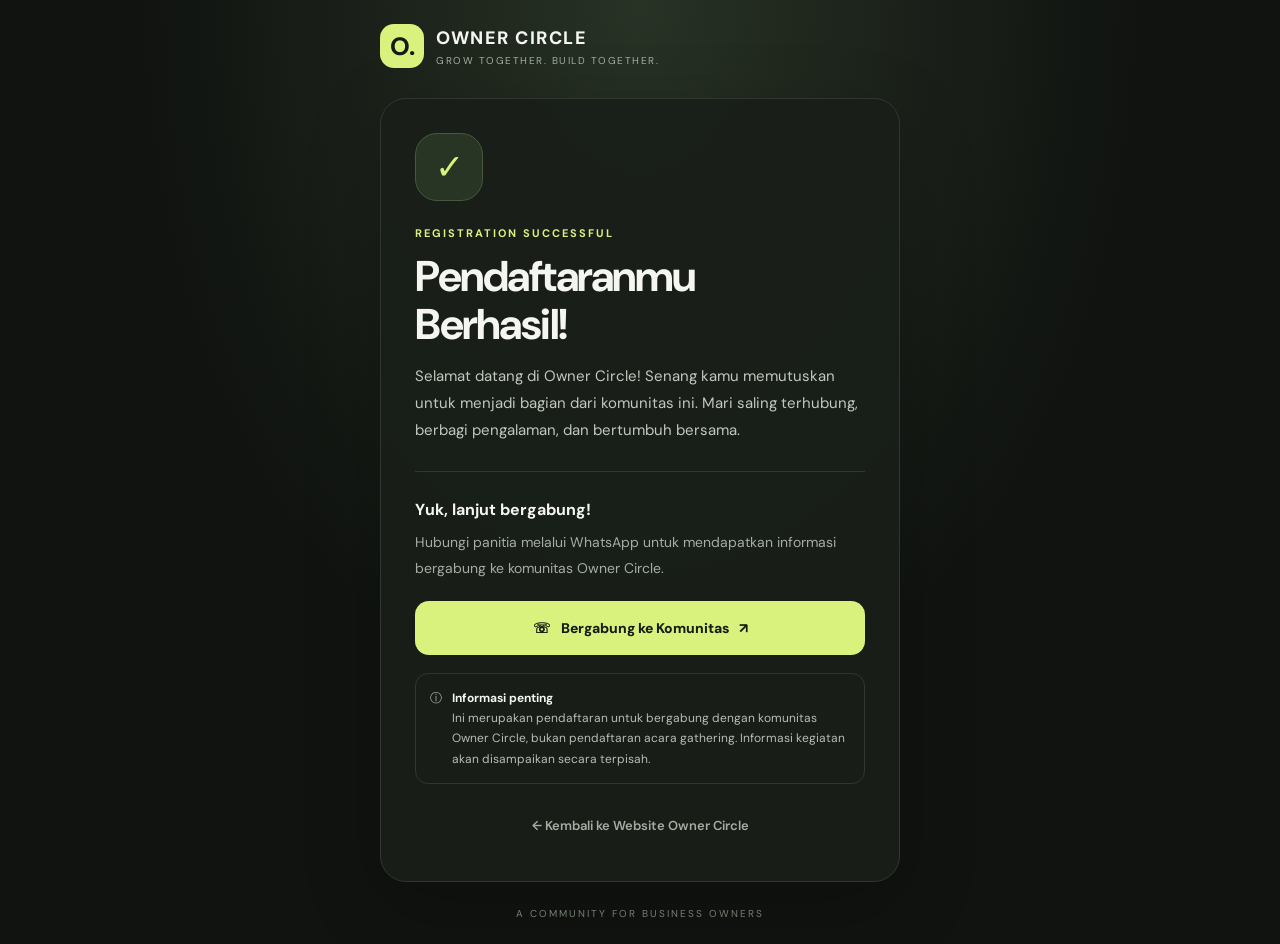
==== berhasil.html @ 0ec6218a "Add files via upload" ====
<!DOCTYPE html>
<html lang="id">
<head>
  <meta charset="UTF-8">
  <meta name="viewport" content="width=device-width, initial-scale=1.0">
  <meta name="theme-color" content="#101310">

  <title>Pendaftaran Berhasil — Owner Circle</title>

  <link rel="preconnect" href="https://fonts.googleapis.com">
  <link rel="preconnect" href="https://fonts.gstatic.com" crossorigin>
  <link href="https://fonts.googleapis.com/css2?family=DM+Sans:wght@400;500;600;700;800&display=swap" rel="stylesheet">

  <style>
    :root {
      --bg: #101310;
      --panel: #191e19;
      --lime: #d9f27e;
      --white: #f5f6f1;
      --muted: #a5ada1;
      --line: #30372e;
    }

    * {
      box-sizing: border-box;
    }

    body {
      margin: 0;
      min-height: 100vh;
      padding: 24px;
      display: flex;
      align-items: center;
      justify-content: center;
      background:
        radial-gradient(ellipse at 50% 0%, #283225 0%, transparent 55%),
        var(--bg);
      color: var(--white);
      font-family: "DM Sans", sans-serif;
    }

    .page {
      width: 100%;
      max-width: 520px;
      margin: auto;
    }

    .brand {
      display: flex;
      align-items: center;
      gap: 12px;
      margin-bottom: 30px;
    }

    .brand-mark {
      width: 44px;
      height: 44px;
      display: grid;
      place-items: center;
      border-radius: 14px;
      background: var(--lime);
      color: #151a12;
      font-size: 25px;
      font-weight: 800;
    }

    .brand-name {
      font-size: 18px;
      font-weight: 800;
      letter-spacing: 1.5px;
    }

    .brand-subtitle {
      margin-top: 4px;
      color: var(--muted);
      font-size: 10px;
      letter-spacing: 1.5px;
    }

    .card {
      padding: 34px;
      border: 1px solid var(--line);
      border-radius: 26px;
      background: rgba(25, 30, 25, 0.94);
      box-shadow: 0 24px 80px rgba(0, 0, 0, 0.2);
    }

    .success-icon {
      width: 68px;
      height: 68px;
      display: grid;
      place-items: center;
      margin-bottom: 25px;
      border: 1px solid #49583b;
      border-radius: 22px;
      background: #293524;
      color: var(--lime);
      font-size: 35px;
    }

    .eyebrow {
      margin-bottom: 12px;
      color: var(--lime);
      font-size: 11px;
      font-weight: 700;
      letter-spacing: 2px;
      text-transform: uppercase;
    }

    h1 {
      margin: 0 0 15px;
      font-size: clamp(30px, 7vw, 43px);
      line-height: 1.12;
      letter-spacing: -1.5px;
    }

    .intro {
      margin: 0;
      color: #c1c8bd;
      font-size: 15px;
      line-height: 1.8;
    }

    .divider {
      height: 1px;
      margin: 27px 0;
      background: var(--line);
    }

    .next-title {
      margin: 0 0 10px;
      font-size: 16px;
      font-weight: 700;
    }

    .next-desc {
      margin: 0 0 20px;
      color: var(--muted);
      font-size: 14px;
      line-height: 1.8;
    }

    .whatsapp-button {
      display: flex;
      align-items: center;
      justify-content: center;
      gap: 10px;
      width: 100%;
      min-height: 54px;
      padding: 15px 18px;
      border-radius: 14px;
      background: var(--lime);
      color: #171c12;
      font-size: 14px;
      font-weight: 800;
      text-align: center;
      text-decoration: none;
      transition: transform 0.2s, background 0.2s;
    }

    .whatsapp-button:hover {
      transform: translateY(-2px);
      background: #e5f9a6;
    }

    .notice {
      display: flex;
      align-items: flex-start;
      gap: 10px;
      margin-top: 18px;
      padding: 14px;
      border: 1px solid var(--line);
      border-radius: 13px;
      color: #b6beb2;
      font-size: 12px;
      line-height: 1.7;
    }

    .notice strong {
      color: var(--white);
    }

    .home-button {
      display: block;
      margin-top: 20px;
      padding: 13px;
      color: var(--muted);
      font-size: 13px;
      font-weight: 600;
      text-align: center;
      text-decoration: none;
    }

    .home-button:hover {
      color: var(--white);
    }

    footer {
      margin-top: 25px;
      color: #778073;
      font-size: 10px;
      letter-spacing: 2px;
      text-align: center;
    }

    @media (max-width: 480px) {
      body {
        padding: 20px 16px;
      }

      .card {
        padding: 25px 21px;
        border-radius: 22px;
      }

      .brand {
        margin-bottom: 23px;
      }
    }
  </style>
</head>

<body>
  <main class="page">

    <header class="brand">
      <div class="brand-mark">O.</div>
      <div>
        <div class="brand-name">OWNER CIRCLE</div>
        <div class="brand-subtitle">GROW TOGETHER. BUILD TOGETHER.</div>
      </div>
    </header>

    <section class="card">
      <div class="success-icon" aria-hidden="true">✓</div>

      <div class="eyebrow">Registration successful</div>

      <h1>Pendaftaranmu<br>Berhasil!</h1>

      <p class="intro">
        Selamat datang di Owner Circle!
        Senang kamu memutuskan untuk menjadi bagian dari
        komunitas ini. Mari saling terhubung, berbagi pengalaman,
        dan bertumbuh bersama.
      </p>

      <div class="divider"></div>

      <h2 class="next-title">Yuk, lanjut bergabung!</h2>

      <p class="next-desc">
        Hubungi panitia melalui WhatsApp untuk mendapatkan
        informasi bergabung ke komunitas Owner Circle.
      </p>

      <a
        class="whatsapp-button"
        href="https://wa.me/6281219969503?text=Halo%2C%20Admin%20Owner%20Circle!%20%F0%9F%91%8B%0A%0ASaya%20sudah%20mengisi%20pendaftaran%20untuk%20bergabung%20dengan%20komunitas%20Owner%20Circle.%20Saya%20ingin%20bergabung%20ke%20komunitas%20WhatsApp-nya.%0A%0ANama%3A%20%0A%0ATerima%20kasih!"
        target="_blank"
        rel="noopener noreferrer"
      >
        <span aria-hidden="true">☏</span>
        Bergabung ke Komunitas
        <span aria-hidden="true">↗</span>
      </a>

      <div class="notice">
        <span aria-hidden="true">ⓘ</span>
        <span>
          <strong>Informasi penting</strong><br>
          Ini merupakan pendaftaran untuk bergabung dengan
          komunitas Owner Circle, bukan pendaftaran acara gathering.
          Informasi kegiatan akan disampaikan secara terpisah.
        </span>
      </div>

      <a class="home-button" href="index.html">
        ← Kembali ke Website Owner Circle
      </a>
    </section>

    <footer>
      A COMMUNITY FOR BUSINESS OWNERS
    </footer>

  </main>
</body>
</html>
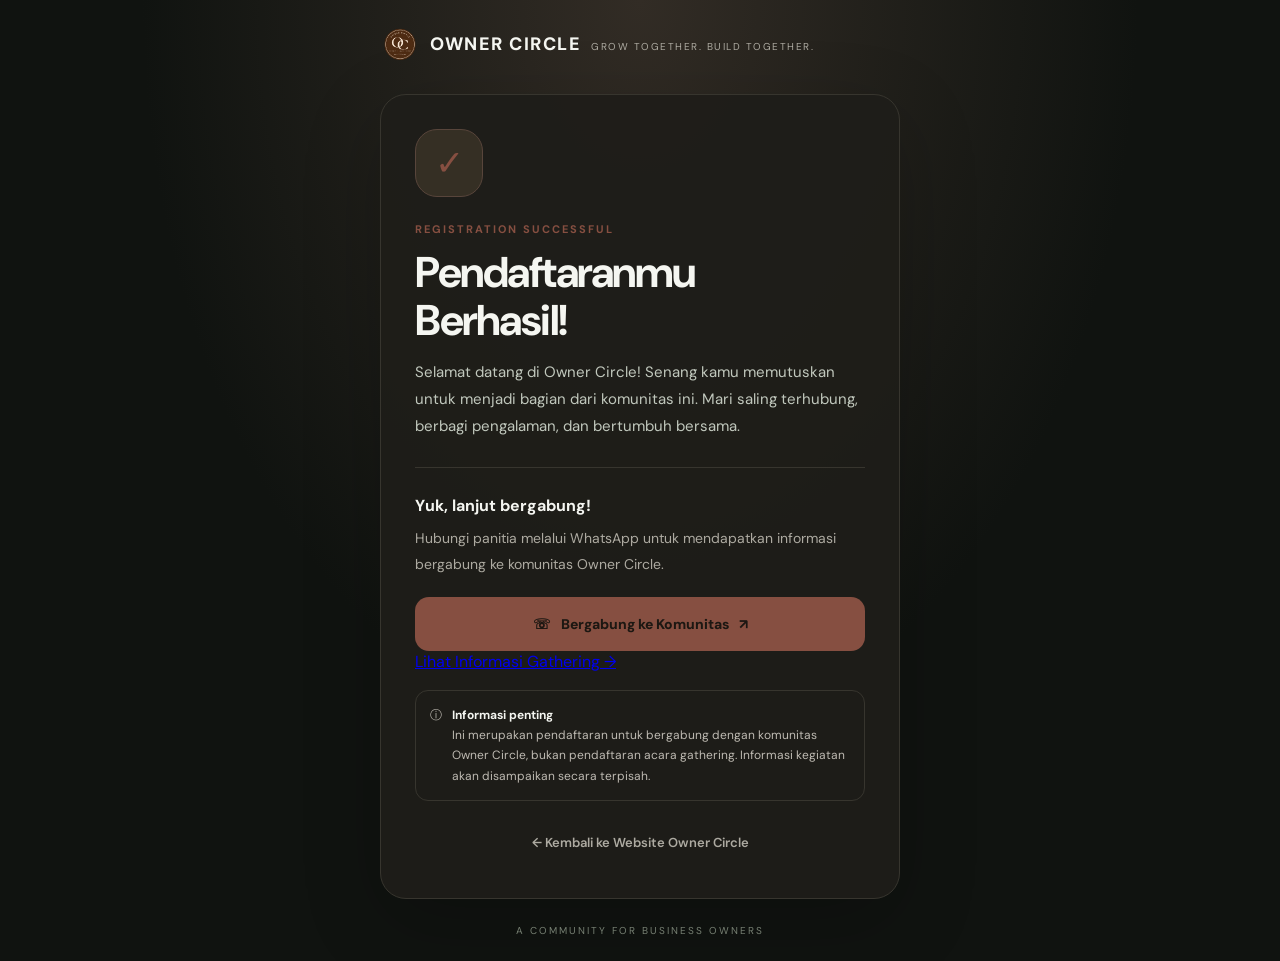
==== commit 0b8ca1d4: "Add files via upload" ====
--- a/berhasil.html
+++ b/berhasil.html
@@ -16,10 +16,10 @@
     :root {
       --bg: #101310;
       --panel: #191e19;
-      --lime: #d9f27e;
+      --lime: #864f41;
       --white: #f5f6f1;
-      --muted: #a5ada1;
-      --line: #30372e;
+      --muted: #adaaa1;
+      --line: #37352e;
     }
 
     * {
@@ -34,7 +34,7 @@
       align-items: center;
       justify-content: center;
       background:
-        radial-gradient(ellipse at 50% 0%, #283225 0%, transparent 55%),
+        radial-gradient(ellipse at 50% 0%, #322c25 0%, transparent 55%),
         var(--bg);
       color: var(--white);
       font-family: "DM Sans", sans-serif;
@@ -60,7 +60,7 @@
       place-items: center;
       border-radius: 14px;
       background: var(--lime);
-      color: #151a12;
+      color: #1a1512;
       font-size: 25px;
       font-weight: 800;
     }
@@ -82,7 +82,7 @@
       padding: 34px;
       border: 1px solid var(--line);
       border-radius: 26px;
-      background: rgba(25, 30, 25, 0.94);
+      background: rgba(30, 29, 25, 0.94);
       box-shadow: 0 24px 80px rgba(0, 0, 0, 0.2);
     }
 
@@ -92,9 +92,9 @@
       display: grid;
       place-items: center;
       margin-bottom: 25px;
-      border: 1px solid #49583b;
+      border: 1px solid #58453b;
       border-radius: 22px;
-      background: #293524;
+      background: #352f24;
       color: var(--lime);
       font-size: 35px;
     }
@@ -151,7 +151,7 @@
       padding: 15px 18px;
       border-radius: 14px;
       background: var(--lime);
-      color: #171c12;
+      color: #1c1712;
       font-size: 14px;
       font-weight: 800;
       text-align: center;
@@ -161,7 +161,7 @@
 
     .whatsapp-button:hover {
       transform: translateY(-2px);
-      background: #e5f9a6;
+      background: #f9d9a6;
     }
 
     .notice {
@@ -172,7 +172,7 @@
       padding: 14px;
       border: 1px solid var(--line);
       border-radius: 13px;
-      color: #b6beb2;
+      color: #bebab2;
       font-size: 12px;
       line-height: 1.7;
     }
@@ -218,6 +218,30 @@
         margin-bottom: 23px;
       }
     }
+
+
+/* Khusus logo halaman Berhasil.html */
+.brand .brand-logo,
+img.brand-logo {
+  display: block !important;
+  width: 40px !important;
+  height: 40px !important;
+  min-width: 40px !important;
+  min-height: 40px !important;
+  max-width: 40px !important;
+  max-height: 40px !important;
+  object-fit: contain !important;
+  flex: 0 0 40px !important;
+  border-radius: 0;
+}
+
+/* Pastikan baris logo tetap rapi */
+.brand {
+  display: flex;
+  align-items: center;
+  gap: 10px;
+}
+
   </style>
 </head>
 
@@ -225,8 +249,11 @@
   <main class="page">
 
     <header class="brand">
-      <div class="brand-mark">O.</div>
-      <div>
+    <img
+  src="images/LOGO OC.png"
+  alt="Logo Owner Circle"
+  class="brand-logo"
+>
         <div class="brand-name">OWNER CIRCLE</div>
         <div class="brand-subtitle">GROW TOGETHER. BUILD TOGETHER.</div>
       </div>
@@ -265,6 +292,9 @@
         Bergabung ke Komunitas
         <span aria-hidden="true">↗</span>
       </a>
+      <a href="#informasi-gathering" class="button button-primary">
+  Lihat Informasi Gathering →
+</a>  
 
       <div class="notice">
         <span aria-hidden="true">ⓘ</span>
@@ -286,5 +316,7 @@
     </footer>
 
   </main>
+
+  
 </body>
 </html>
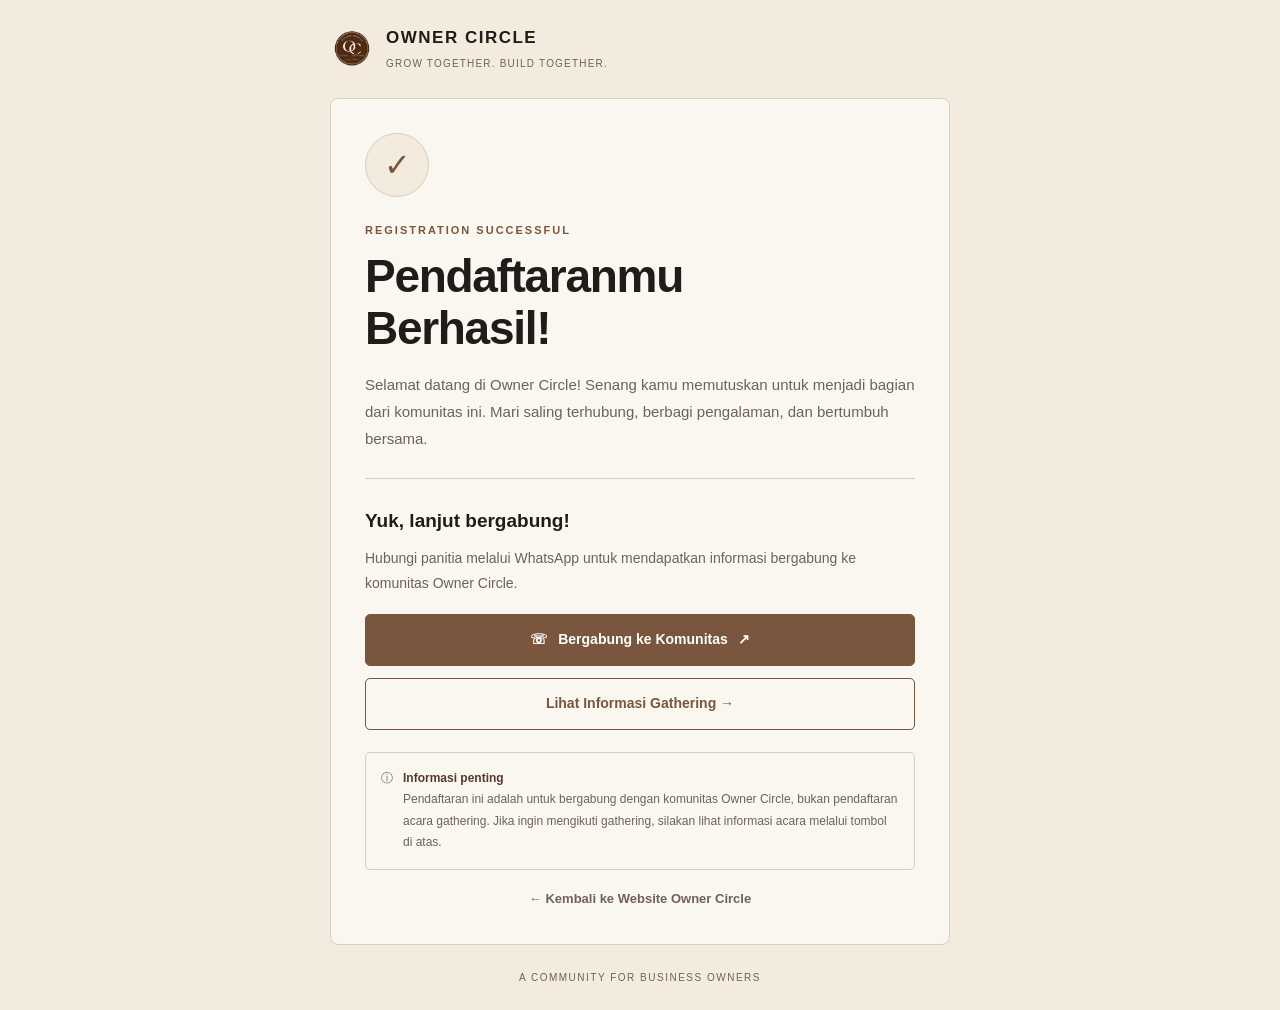
==== commit 5102e020: "Add files via upload" ====
--- a/berhasil.html
+++ b/berhasil.html
@@ -4,22 +4,19 @@
 <head>
   <meta charset="UTF-8">
   <meta name="viewport" content="width=device-width, initial-scale=1.0">
-  <meta name="theme-color" content="#101310">
+  <meta name="theme-color" content="#F3EBDD">
 
   <title>Pendaftaran Berhasil — Owner Circle</title>
-
-  <link rel="preconnect" href="https://fonts.googleapis.com">
-  <link rel="preconnect" href="https://fonts.gstatic.com" crossorigin>
-  <link href="https://fonts.googleapis.com/css2?family=DM+Sans:wght@400;500;600;700;800&display=swap" rel="stylesheet">
 
   <style>
     :root {
-      --bg: #101310;
-      --panel: #191e19;
-      --lime: #864f41;
-      --white: #f5f6f1;
-      --muted: #adaaa1;
-      --line: #37352e;
+      --cream: #F3EBDD;
+      --light: #FAF7F0;
+      --brown: #79563D;
+      --dark-brown: #543A2A;
+      --black: #201C19;
+      --muted: #6F6256;
+      --border: #D9CDBB;
     }
 
     * {
@@ -33,16 +30,15 @@
       display: flex;
       align-items: center;
       justify-content: center;
-      background:
-        radial-gradient(ellipse at 50% 0%, #322c25 0%, transparent 55%),
-        var(--bg);
-      color: var(--white);
-      font-family: "DM Sans", sans-serif;
+      background: var(--cream);
+      color: var(--black);
+      font-family: Arial, Helvetica, sans-serif;
+      line-height: 1.7;
     }
 
     .page {
       width: 100%;
-      max-width: 520px;
+      max-width: 620px;
       margin: auto;
     }
 
@@ -50,58 +46,54 @@
       display: flex;
       align-items: center;
       gap: 12px;
-      margin-bottom: 30px;
-    }
-
-    .brand-mark {
+      margin-bottom: 26px;
+    }
+
+    .brand-logo {
+      display: block;
       width: 44px;
       height: 44px;
+      min-width: 44px;
+      object-fit: contain;
+      flex-shrink: 0;
+    }
+
+    .brand-name {
+      font-size: 17px;
+      font-weight: 800;
+      letter-spacing: 1.5px;
+    }
+
+    .brand-subtitle {
+      margin-top: 2px;
+      color: var(--muted);
+      font-size: 10px;
+      letter-spacing: 1.2px;
+    }
+
+    .card {
+      padding: 34px;
+      border: 1px solid var(--border);
+      border-radius: 8px;
+      background: var(--light);
+    }
+
+    .success-icon {
+      width: 64px;
+      height: 64px;
       display: grid;
       place-items: center;
-      border-radius: 14px;
-      background: var(--lime);
-      color: #1a1512;
-      font-size: 25px;
-      font-weight: 800;
-    }
-
-    .brand-name {
-      font-size: 18px;
-      font-weight: 800;
-      letter-spacing: 1.5px;
-    }
-
-    .brand-subtitle {
-      margin-top: 4px;
-      color: var(--muted);
-      font-size: 10px;
-      letter-spacing: 1.5px;
-    }
-
-    .card {
-      padding: 34px;
-      border: 1px solid var(--line);
-      border-radius: 26px;
-      background: rgba(30, 29, 25, 0.94);
-      box-shadow: 0 24px 80px rgba(0, 0, 0, 0.2);
-    }
-
-    .success-icon {
-      width: 68px;
-      height: 68px;
-      display: grid;
-      place-items: center;
-      margin-bottom: 25px;
-      border: 1px solid #58453b;
-      border-radius: 22px;
-      background: #352f24;
-      color: var(--lime);
-      font-size: 35px;
+      margin-bottom: 24px;
+      border: 1px solid var(--border);
+      border-radius: 50%;
+      background: var(--cream);
+      color: var(--brown);
+      font-size: 32px;
     }
 
     .eyebrow {
-      margin-bottom: 12px;
-      color: var(--lime);
+      margin-bottom: 10px;
+      color: var(--brown);
       font-size: 11px;
       font-weight: 700;
       letter-spacing: 2px;
@@ -109,82 +101,98 @@
     }
 
     h1 {
-      margin: 0 0 15px;
-      font-size: clamp(30px, 7vw, 43px);
-      line-height: 1.12;
-      letter-spacing: -1.5px;
+      margin: 0 0 16px;
+      font-size: clamp(32px, 7vw, 46px);
+      line-height: 1.15;
+      letter-spacing: -1.3px;
     }
 
     .intro {
       margin: 0;
-      color: #c1c8bd;
+      color: var(--muted);
       font-size: 15px;
       line-height: 1.8;
     }
 
     .divider {
       height: 1px;
-      margin: 27px 0;
-      background: var(--line);
+      margin: 26px 0;
+      background: var(--border);
     }
 
     .next-title {
-      margin: 0 0 10px;
-      font-size: 16px;
-      font-weight: 700;
+      margin: 0 0 8px;
+      font-size: 19px;
     }
 
     .next-desc {
-      margin: 0 0 20px;
+      margin: 0 0 18px;
       color: var(--muted);
       font-size: 14px;
       line-height: 1.8;
     }
 
-    .whatsapp-button {
+    .actions {
+      display: flex;
+      flex-direction: column;
+      gap: 12px;
+    }
+
+    .button {
       display: flex;
       align-items: center;
       justify-content: center;
       gap: 10px;
       width: 100%;
-      min-height: 54px;
-      padding: 15px 18px;
-      border-radius: 14px;
-      background: var(--lime);
-      color: #1c1712;
+      min-height: 50px;
+      padding: 13px 18px;
+      border: 1px solid var(--brown);
+      border-radius: 5px;
       font-size: 14px;
-      font-weight: 800;
+      font-weight: 700;
       text-align: center;
       text-decoration: none;
-      transition: transform 0.2s, background 0.2s;
-    }
-
-    .whatsapp-button:hover {
-      transform: translateY(-2px);
-      background: #f9d9a6;
+      transition: background 0.2s, color 0.2s;
+    }
+
+    .button-primary {
+      background: var(--brown);
+      color: #FFFFFF;
+    }
+
+    .button-primary:hover {
+      background: var(--dark-brown);
+    }
+
+    .button-secondary {
+      background: transparent;
+      color: var(--brown);
+    }
+
+    .button-secondary:hover {
+      background: var(--cream);
     }
 
     .notice {
       display: flex;
       align-items: flex-start;
       gap: 10px;
-      margin-top: 18px;
-      padding: 14px;
-      border: 1px solid var(--line);
-      border-radius: 13px;
-      color: #bebab2;
+      margin-top: 22px;
+      padding: 15px;
+      border: 1px solid var(--border);
+      border-radius: 5px;
+      color: var(--muted);
       font-size: 12px;
-      line-height: 1.7;
+      line-height: 1.8;
     }
 
     .notice strong {
-      color: var(--white);
+      color: var(--dark-brown);
     }
 
     .home-button {
       display: block;
-      margin-top: 20px;
-      padding: 13px;
+      margin-top: 18px;
       color: var(--muted);
       font-size: 13px;
       font-weight: 600;
@@ -193,55 +201,30 @@
     }
 
     .home-button:hover {
-      color: var(--white);
+      color: var(--dark-brown);
     }
 
     footer {
-      margin-top: 25px;
-      color: #778073;
+      margin-top: 24px;
+      color: var(--muted);
       font-size: 10px;
-      letter-spacing: 2px;
+      letter-spacing: 1.5px;
       text-align: center;
     }
 
     @media (max-width: 480px) {
       body {
-        padding: 20px 16px;
+        padding: 22px 16px;
       }
 
       .card {
         padding: 25px 21px;
-        border-radius: 22px;
       }
 
       .brand {
-        margin-bottom: 23px;
+        margin-bottom: 22px;
       }
     }
-
-
-/* Khusus logo halaman Berhasil.html */
-.brand .brand-logo,
-img.brand-logo {
-  display: block !important;
-  width: 40px !important;
-  height: 40px !important;
-  min-width: 40px !important;
-  min-height: 40px !important;
-  max-width: 40px !important;
-  max-height: 40px !important;
-  object-fit: contain !important;
-  flex: 0 0 40px !important;
-  border-radius: 0;
-}
-
-/* Pastikan baris logo tetap rapi */
-.brand {
-  display: flex;
-  align-items: center;
-  gap: 10px;
-}
-
   </style>
 </head>
 
@@ -249,28 +232,31 @@
   <main class="page">
 
     <header class="brand">
-    <img
-  src="images/LOGO OC.png"
-  alt="Logo Owner Circle"
-  class="brand-logo"
->
+      <img
+        src="images/LOGO OC.png"
+        alt="Logo Owner Circle"
+        class="brand-logo"
+      >
+
+      <div>
         <div class="brand-name">OWNER CIRCLE</div>
-        <div class="brand-subtitle">GROW TOGETHER. BUILD TOGETHER.</div>
+        <div class="brand-subtitle">
+          GROW TOGETHER. BUILD TOGETHER.
+        </div>
       </div>
     </header>
 
     <section class="card">
       <div class="success-icon" aria-hidden="true">✓</div>
 
-      <div class="eyebrow">Registration successful</div>
+      <div class="eyebrow">Registration Successful</div>
 
       <h1>Pendaftaranmu<br>Berhasil!</h1>
 
       <p class="intro">
         Selamat datang di Owner Circle!
-        Senang kamu memutuskan untuk menjadi bagian dari
-        komunitas ini. Mari saling terhubung, berbagi pengalaman,
-        dan bertumbuh bersama.
+        Senang kamu memutuskan untuk menjadi bagian dari komunitas ini.
+        Mari saling terhubung, berbagi pengalaman, dan bertumbuh bersama.
       </p>
 
       <div class="divider"></div>
@@ -278,31 +264,38 @@
       <h2 class="next-title">Yuk, lanjut bergabung!</h2>
 
       <p class="next-desc">
-        Hubungi panitia melalui WhatsApp untuk mendapatkan
-        informasi bergabung ke komunitas Owner Circle.
+        Hubungi panitia melalui WhatsApp untuk mendapatkan informasi
+        bergabung ke komunitas Owner Circle.
       </p>
 
-      <a
-        class="whatsapp-button"
-        href="https://wa.me/6281219969503?text=Halo%2C%20Admin%20Owner%20Circle!%20%F0%9F%91%8B%0A%0ASaya%20sudah%20mengisi%20pendaftaran%20untuk%20bergabung%20dengan%20komunitas%20Owner%20Circle.%20Saya%20ingin%20bergabung%20ke%20komunitas%20WhatsApp-nya.%0A%0ANama%3A%20%0A%0ATerima%20kasih!"
-        target="_blank"
-        rel="noopener noreferrer"
-      >
-        <span aria-hidden="true">☏</span>
-        Bergabung ke Komunitas
-        <span aria-hidden="true">↗</span>
-      </a>
-      <a href="#informasi-gathering" class="button button-primary">
-  Lihat Informasi Gathering →
-</a>  
+      <div class="actions">
+        <a
+          class="button button-primary"
+          href="https://chat.whatsapp.com/DQ5it9zrFn4D2OFHFD7KEG?s=sh&p=i&mlu=4&ilr=4"
+          target="_blank"
+          rel="noopener noreferrer"
+        >
+          <span aria-hidden="true">☏</span>
+          Bergabung ke Komunitas
+          <span aria-hidden="true">↗</span>
+        </a>
+
+        <a
+          class="button button-secondary"
+          href="Gathering.html"
+        >
+          Lihat Informasi Gathering →
+        </a>
+      </div>
 
       <div class="notice">
         <span aria-hidden="true">ⓘ</span>
         <span>
           <strong>Informasi penting</strong><br>
-          Ini merupakan pendaftaran untuk bergabung dengan
-          komunitas Owner Circle, bukan pendaftaran acara gathering.
-          Informasi kegiatan akan disampaikan secara terpisah.
+          Pendaftaran ini adalah untuk bergabung dengan komunitas
+          Owner Circle, bukan pendaftaran acara gathering.
+          Jika ingin mengikuti gathering, silakan lihat informasi acara
+          melalui tombol di atas.
         </span>
       </div>
 
@@ -316,7 +309,5 @@
     </footer>
 
   </main>
-
-  
 </body>
 </html>
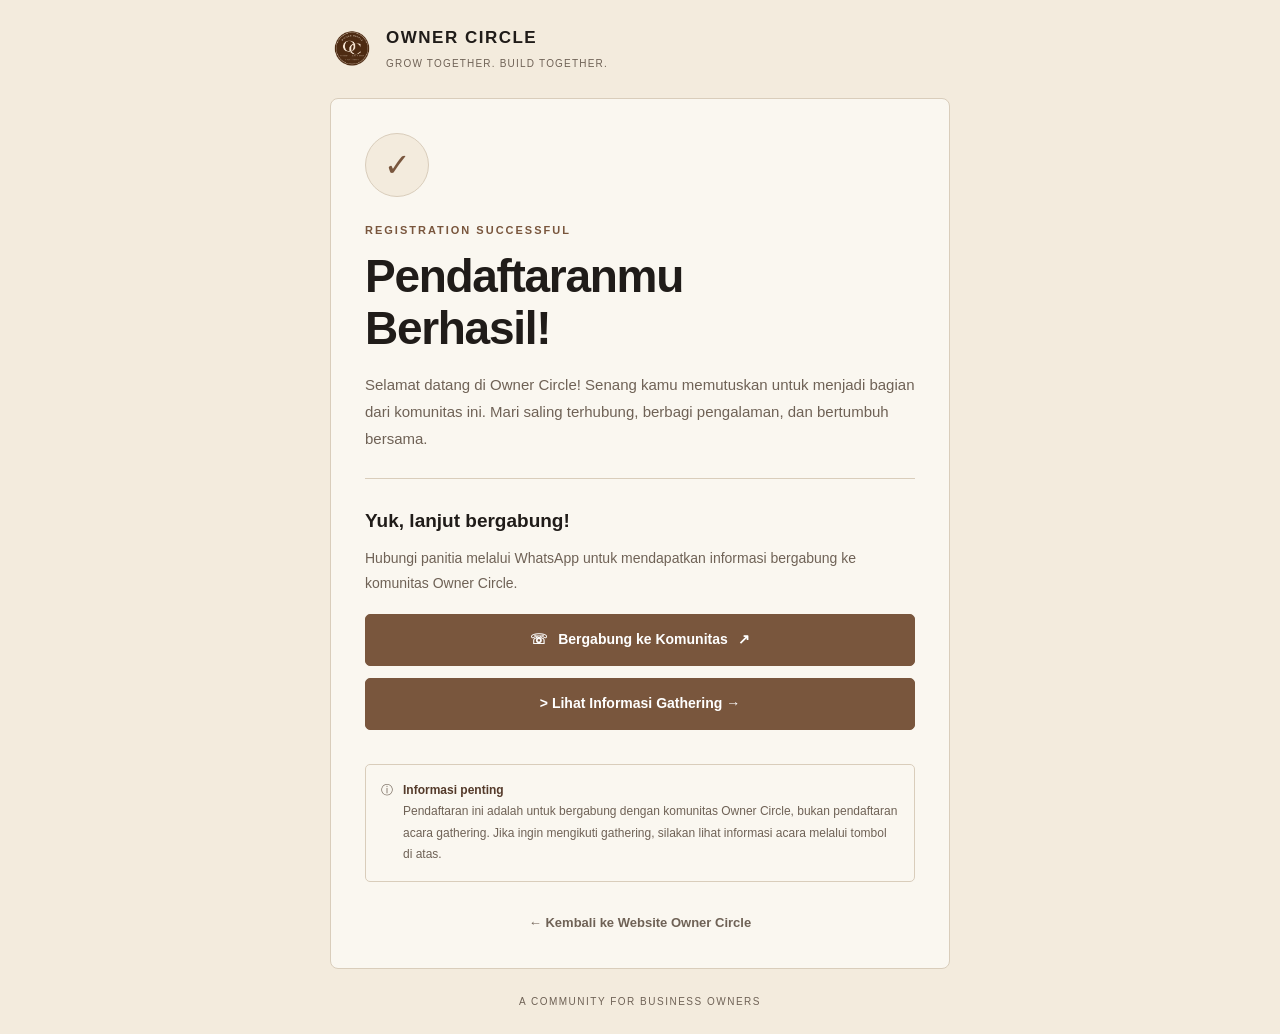
==== commit a3ce635b: "Add files via upload" ====
--- a/berhasil.html
+++ b/berhasil.html
@@ -280,9 +280,8 @@
           <span aria-hidden="true">↗</span>
         </a>
 
-        <a
-          class="button button-secondary"
-          href="Gathering.html"
+      <div class="actions">
+          <a href="gathering.html" class="button button-primary">
         >
           Lihat Informasi Gathering →
         </a>
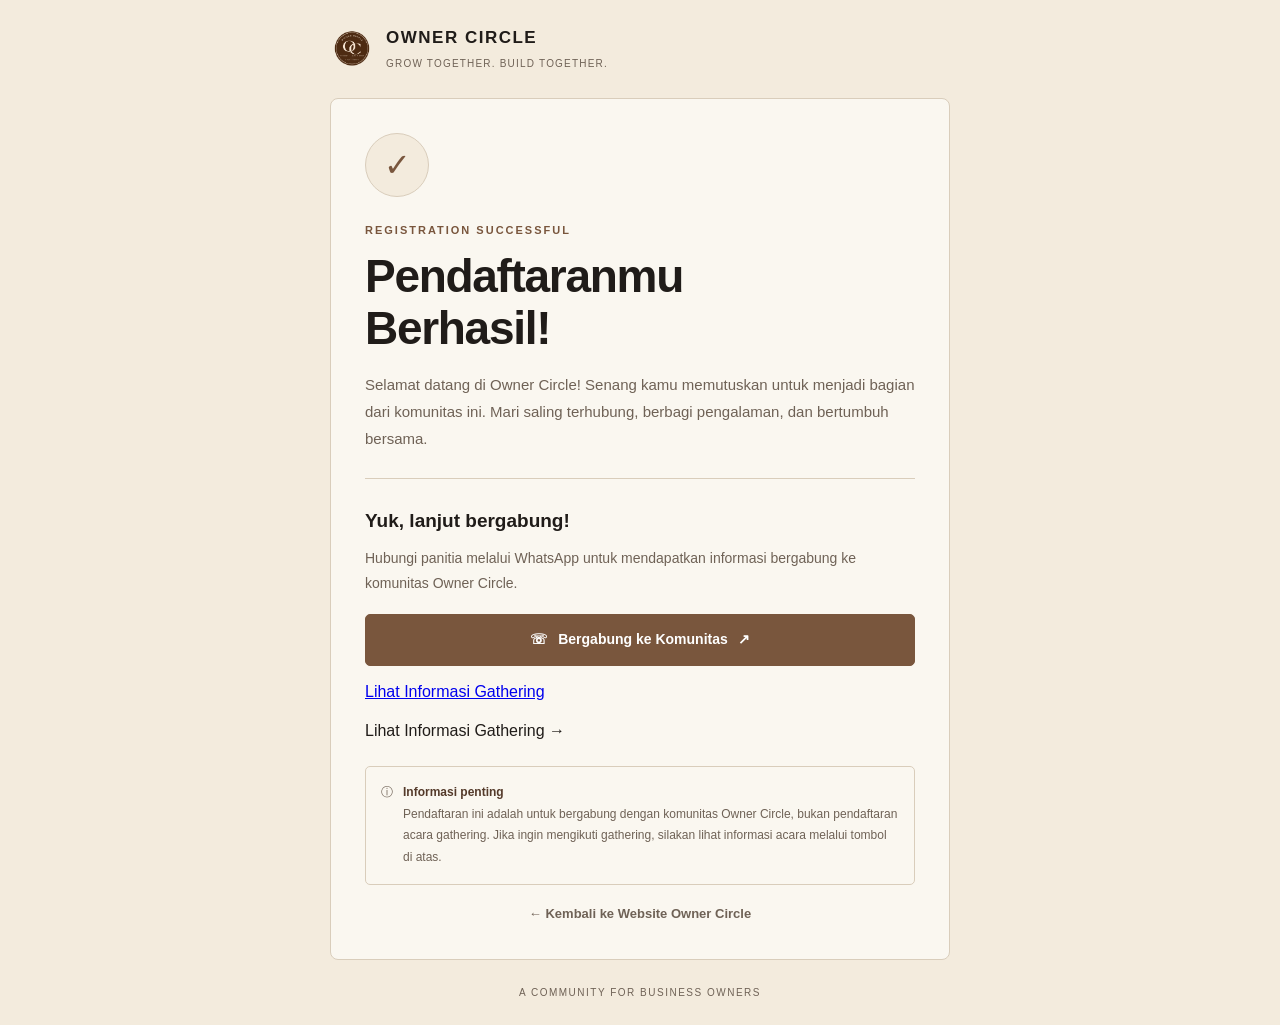
==== commit 47585420: "Add files via upload" ====
--- a/berhasil.html
+++ b/berhasil.html
@@ -280,9 +280,9 @@
           <span aria-hidden="true">↗</span>
         </a>
 
-      <div class="actions">
-          <a href="gathering.html" class="button button-primary">
-        >
+      <a href="gathering.html">
+  Lihat Informasi Gathering
+</a>
           Lihat Informasi Gathering →
         </a>
       </div>
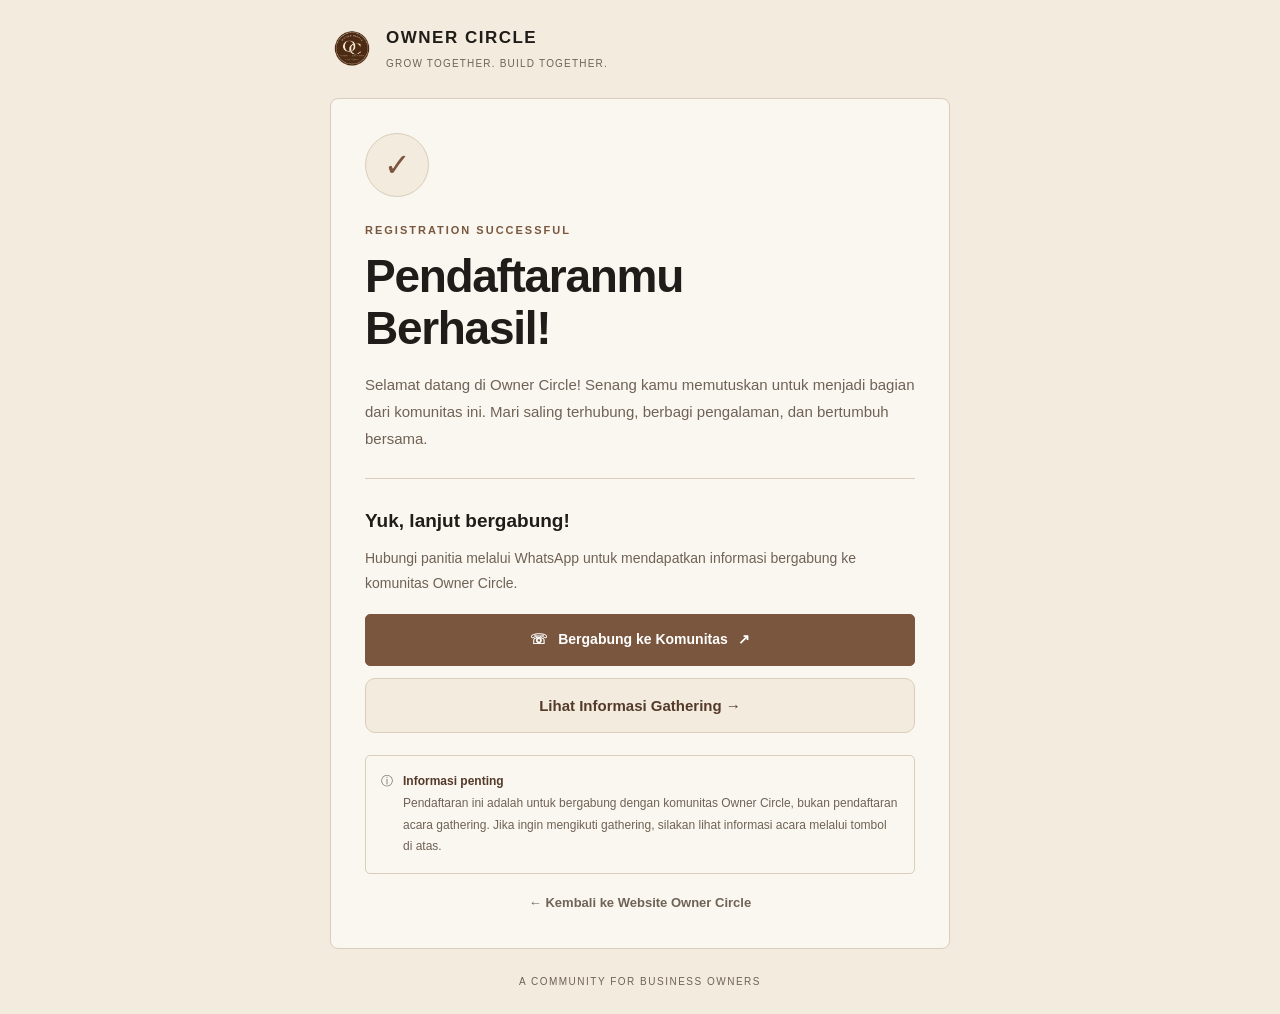
==== commit 1f065214: "Add files via upload" ====
--- a/berhasil.html
+++ b/berhasil.html
@@ -164,10 +164,29 @@
       background: var(--dark-brown);
     }
 
-    .button-secondary {
-      background: transparent;
-      color: var(--brown);
-    }
+  
+.button-secondary {
+  display: inline-flex;
+  align-items: center;
+  justify-content: center;
+  gap: 8px;
+  padding: 14px 24px;
+  background-color: #F3EBDD;
+  color: #543A2A;
+  border: 1px solid #D9CDBB;
+  border-radius: 10px;
+  font-size: 15px;
+  font-weight: 600;
+  text-decoration: none;
+  transition: background-color 0.2s ease,
+              border-color 0.2s ease;
+}
+
+.button-secondary:hover {
+  background-color: #E8DCC9;
+  border-color: #79563D;
+}
+
 
     .button-secondary:hover {
       background: var(--cream);
@@ -280,12 +299,12 @@
           <span aria-hidden="true">↗</span>
         </a>
 
-      <a href="gathering.html">
-  Lihat Informasi Gathering
+   
+<a href="gathering.html" class="button button-secondary">
+  Lihat Informasi Gathering →
 </a>
-          Lihat Informasi Gathering →
-        </a>
-      </div>
+</div>
+
 
       <div class="notice">
         <span aria-hidden="true">ⓘ</span>
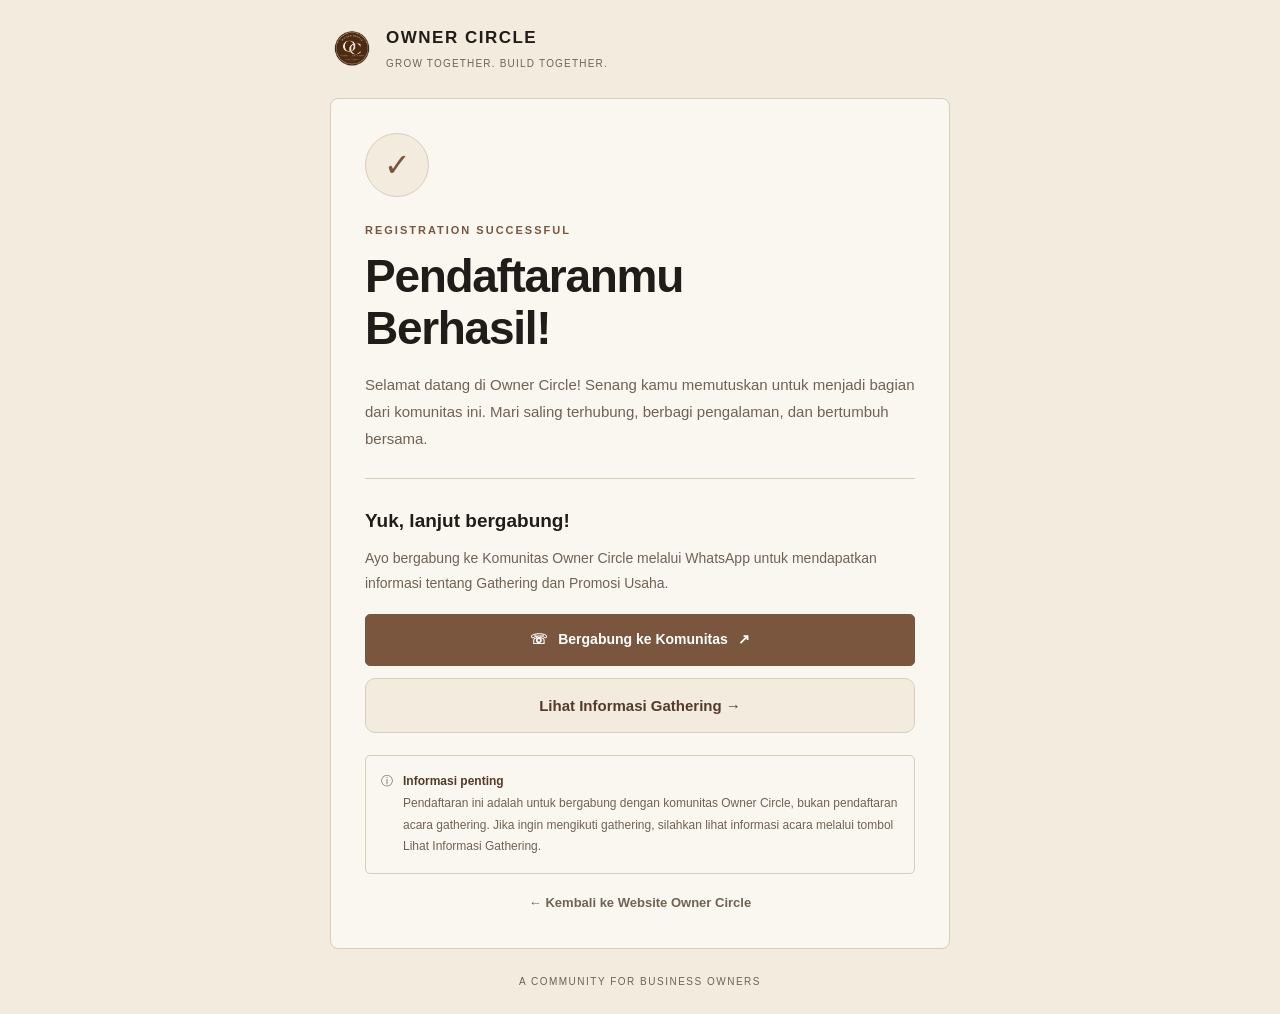
==== commit 539af8ab: "Add files via upload" ====
--- a/berhasil.html
+++ b/berhasil.html
@@ -283,8 +283,8 @@
       <h2 class="next-title">Yuk, lanjut bergabung!</h2>
 
       <p class="next-desc">
-        Hubungi panitia melalui WhatsApp untuk mendapatkan informasi
-        bergabung ke komunitas Owner Circle.
+        Ayo bergabung ke Komunitas Owner Circle melalui WhatsApp untuk mendapatkan informasi
+        tentang Gathering dan Promosi Usaha.
       </p>
 
       <div class="actions">
@@ -312,8 +312,8 @@
           <strong>Informasi penting</strong><br>
           Pendaftaran ini adalah untuk bergabung dengan komunitas
           Owner Circle, bukan pendaftaran acara gathering.
-          Jika ingin mengikuti gathering, silakan lihat informasi acara
-          melalui tombol di atas.
+          Jika ingin mengikuti gathering, silahkan lihat informasi acara
+          melalui tombol Lihat Informasi Gathering.
         </span>
       </div>
 
